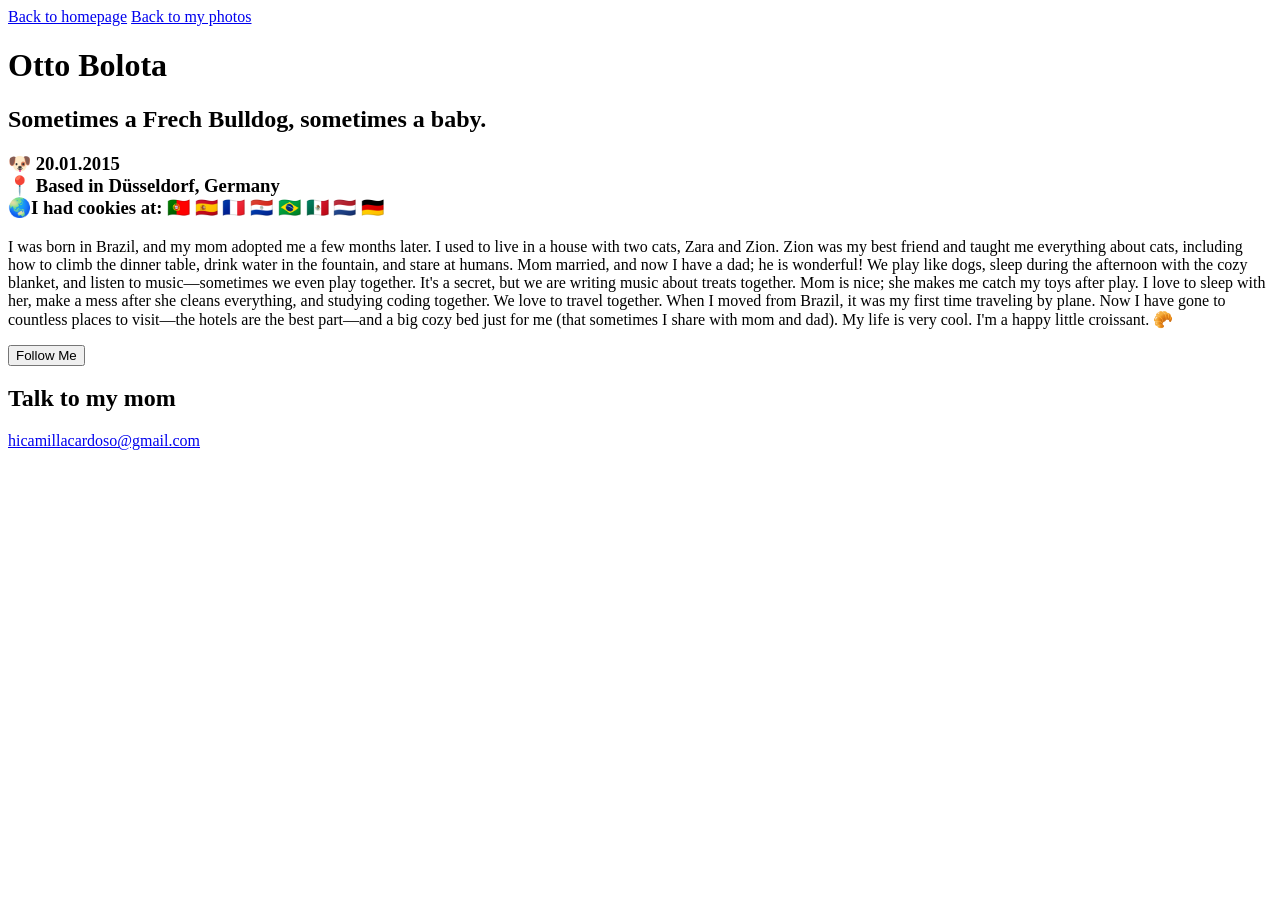
==== contact.html @ 3ffafde0 "project-basic-structure" ====
<!DOCTYPE html>
<html lang="en">
<head>
    <meta charset="UTF-8">
    <meta name="viewport" content="width=device-width, initial-scale=1.0">
    <title>About me</title>
</head>
<body>
    <a href="/">Back to homepage</a>
    <a href="/photos.html">Back to my photos</a>
    <h1> Otto Bolota </h1>
    <h2>Sometimes a Frech Bulldog, sometimes a baby.</h2>
    <h3>
        <div>🐶 20.01.2015</div>
        <div>📍 Based in Düsseldorf, Germany</div>
        <div>🌏I had cookies at: 🇵🇹 🇪🇸 🇫🇷 🇵🇾 🇧🇷 🇲🇽 🇳🇱 🇩🇪</div>
    </h3>

    <p>I was born in Brazil, and my mom adopted me a few months later. I used to live in a house with two cats, Zara and Zion.
    Zion was my best friend and taught me everything about cats, including how to climb the dinner table, drink water in the
    fountain, and stare at humans.
    Mom married, and now I have a dad; he is wonderful! We play like dogs, sleep during the afternoon with the cozy blanket,
    and listen to music—sometimes we even play together. It's a secret, but we are writing music about treats together.
    Mom is nice; she makes me catch my toys after play. I love to sleep with her, make a mess after she cleans everything,
    and studying coding together.
    We love to travel together. When I moved from Brazil, it was my first time traveling by plane. Now I have gone to
    countless places to visit—the hotels are the best part—and a big cozy bed just for me (that sometimes I share with mom
    and dad).
    My life is very cool. I'm a happy little croissant. 🥐
    </p>

    <button>Follow Me</button>
    
    <h2>Talk to my mom</h2>
    <a href="mailto:hicamillacardoso">hicamillacardoso@gmail.com</a>
</body>
</html>
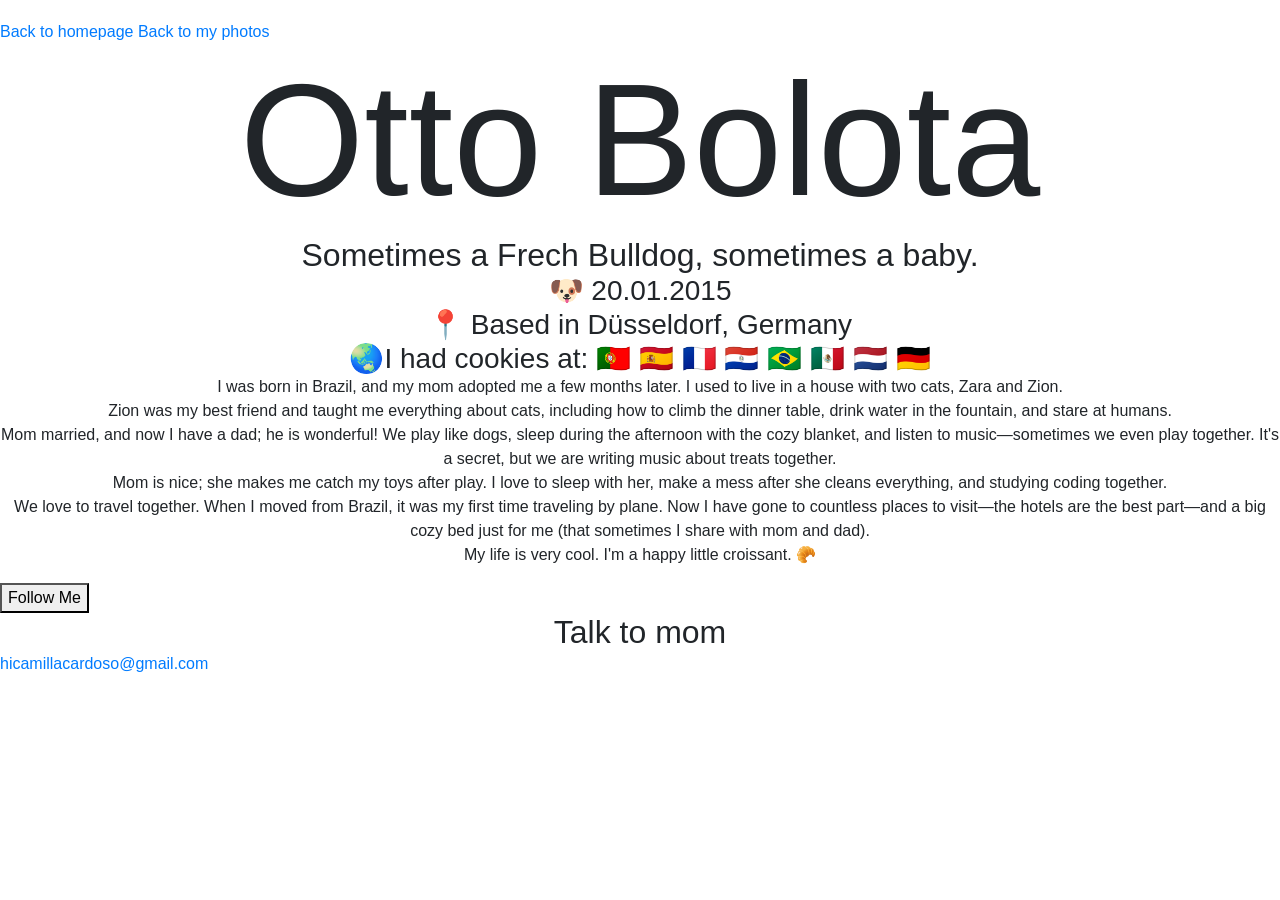
==== commit e3cb4320: "text-button-homepage-css" ====
--- a/contact.html
+++ b/contact.html
@@ -3,6 +3,10 @@
 <head>
     <meta charset="UTF-8">
     <meta name="viewport" content="width=device-width, initial-scale=1.0">
+    <link rel="stylesheet" href="https://cdn.jsdelivr.net/npm/bootstrap@4.6.2/dist/css/bootstrap.min.css"
+        integrity="sha384-xOolHFLEh07PJGoPkLv1IbcEPTNtaed2xpHsD9ESMhqIYd0nLMwNLD69Npy4HI+N" crossorigin="anonymous">    
+    <link rel="stylesheet" href="/src/style.css">
+
     <title>About me</title>
 </head>
 <body>
@@ -16,22 +20,29 @@
         <div>🌏I had cookies at: 🇵🇹 🇪🇸 🇫🇷 🇵🇾 🇧🇷 🇲🇽 🇳🇱 🇩🇪</div>
     </h3>
 
-    <p>I was born in Brazil, and my mom adopted me a few months later. I used to live in a house with two cats, Zara and Zion.
+    <div>
+    <p>I was born in Brazil, and my mom adopted me a few months later. I used to live in a house with two cats, Zara and Zion. 
+    <br/>
     Zion was my best friend and taught me everything about cats, including how to climb the dinner table, drink water in the
     fountain, and stare at humans.
+    <br/>
     Mom married, and now I have a dad; he is wonderful! We play like dogs, sleep during the afternoon with the cozy blanket,
     and listen to music—sometimes we even play together. It's a secret, but we are writing music about treats together.
+    <br/>
     Mom is nice; she makes me catch my toys after play. I love to sleep with her, make a mess after she cleans everything,
     and studying coding together.
+    <br/>
     We love to travel together. When I moved from Brazil, it was my first time traveling by plane. Now I have gone to
     countless places to visit—the hotels are the best part—and a big cozy bed just for me (that sometimes I share with mom
     and dad).
+    <br/>
     My life is very cool. I'm a happy little croissant. 🥐
     </p>
+    </div>
 
     <button>Follow Me</button>
     
-    <h2>Talk to my mom</h2>
+    <h2>Talk to mom</h2>
     <a href="mailto:hicamillacardoso">hicamillacardoso@gmail.com</a>
 </body>
 </html>
--- a/src/style.css
+++ b/src/style.css
@@ -0,0 +1,89 @@
+:root{
+--color-green: #539a6b;
+--color-beige: #f0e2c5;
+--color-blue: #57679e;
+--color-yellow: #f0c85d;
+--color-red: #bf1819;
+--box-shadow: 0 4px 8px rgba(0, 0, 0, 0.1);;
+}
+
+body{
+   margin:20px auto;
+
+}
+
+h1,h2,h3,h4{
+    text-align: center;
+    margin:0;
+}
+
+h1{
+    font-size: 160px;
+}
+p{
+    text-align: center;
+}
+
+/*buttons first page //text-transform: uppercase//*/
+.button{
+    display:flex;
+    margin-top:40px;
+    justify-content: center;
+}
+
+.button a {
+    text-align: center;
+    font-size: 16px;
+    line-height: 1;
+    margin: 20px;
+    border-radius: 28px;
+    padding: 17px 20px;
+    text-decoration: none;
+    flex: 0.2;
+}
+
+
+.contact{
+    color:white;
+    background-color: var(--color-green);
+    box-shadow: var(--box-shadow);
+    transition-property: background-color, color, box-shadow, filter;
+    transition-duration: .3s;
+    border: 1px solid transparent;
+    letter-spacing: 2px;
+    min-width: 160px;
+    text-transform: uppercase;
+    white-space: normal;
+    font-weight: 600;
+}
+
+.contact:hover {
+    color: white;
+    background-color: var(--color-yellow);
+    transform: scale(1.04);
+    border: none;
+ }
+
+.photos{
+    color:white;
+    background-color:var(--color-green);
+    box-shadow: var(--box-shadow);
+    color: white;
+    background-color: var(--color-green);
+    box-shadow: var(--box-shadow);
+    transition-property: background-color, color, box-shadow, filter;
+    transition-duration: .3s;
+    border: 1px solid transparent;
+    letter-spacing: 2px;
+    min-width: 160px;
+    text-transform: uppercase;
+    white-space: normal;
+    font-weight: 600;
+}
+
+.photos:hover {
+    color: white;
+    background-color: var(--color-yellow);
+    transform: scale(1.04);
+    border: none;
+}
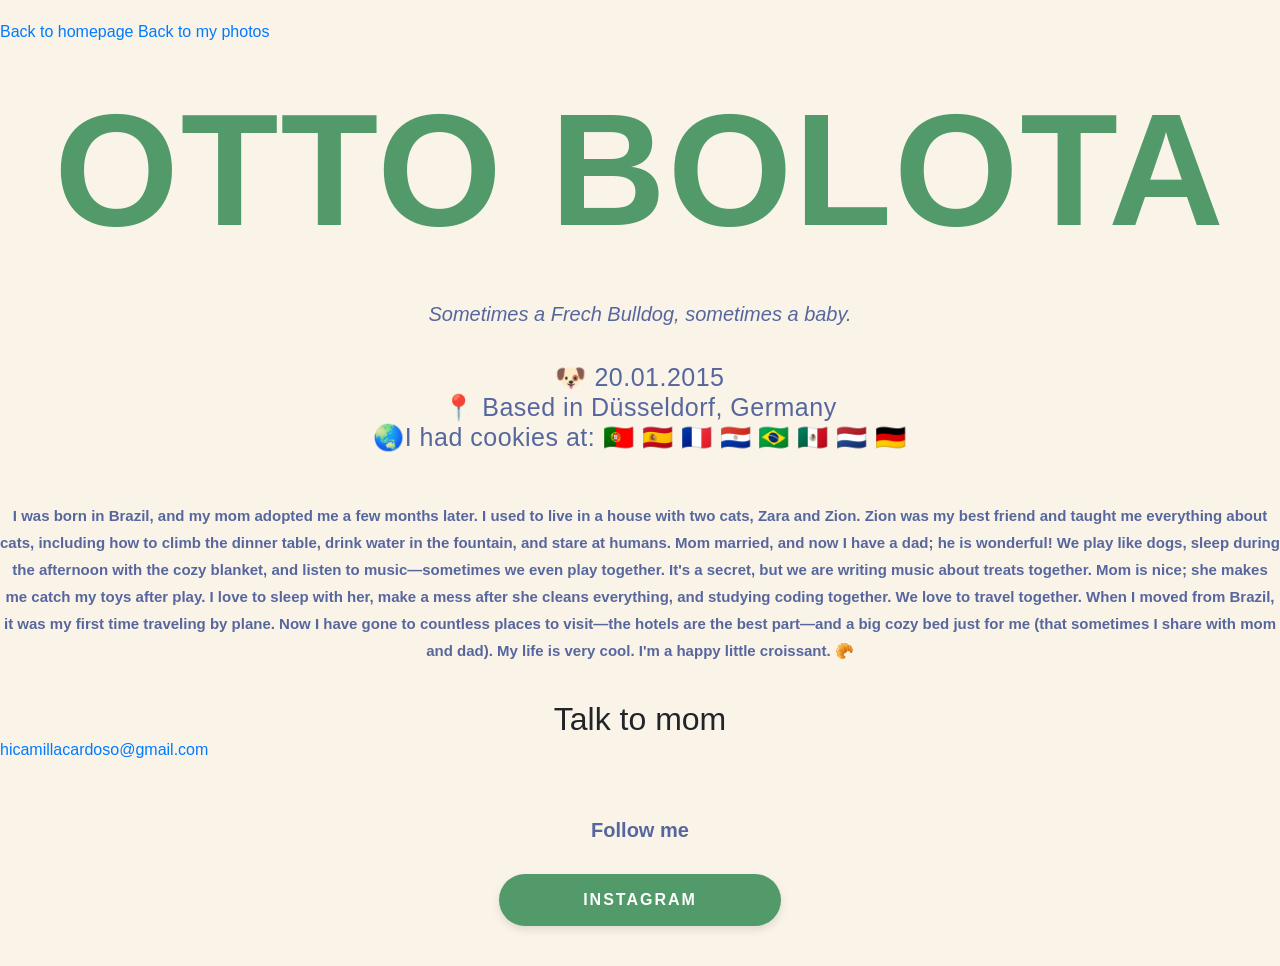
==== commit b09fbf9c: "update-contact-basic-structure" ====
--- a/contact.html
+++ b/contact.html
@@ -13,36 +13,34 @@
     <a href="/">Back to homepage</a>
     <a href="/photos.html">Back to my photos</a>
     <h1> Otto Bolota </h1>
-    <h2>Sometimes a Frech Bulldog, sometimes a baby.</h2>
-    <h3>
+    <h2 class="sub-contact">Sometimes a Frech Bulldog, sometimes a baby.</h2>
+    <h3 class="resume">
         <div>🐶 20.01.2015</div>
         <div>📍 Based in Düsseldorf, Germany</div>
         <div>🌏I had cookies at: 🇵🇹 🇪🇸 🇫🇷 🇵🇾 🇧🇷 🇲🇽 🇳🇱 🇩🇪</div>
     </h3>
 
-    <div>
-    <p>I was born in Brazil, and my mom adopted me a few months later. I used to live in a house with two cats, Zara and Zion. 
-    <br/>
-    Zion was my best friend and taught me everything about cats, including how to climb the dinner table, drink water in the
-    fountain, and stare at humans.
-    <br/>
+    <div class="text-wrap">
+    <p>I was born in Brazil, and my mom adopted me a few months later. I used to live in a house with two cats, Zara and Zion. Zion was my best friend and taught me everything about cats, including how to climb the dinner table, drink water in the fountain, and stare at humans.
     Mom married, and now I have a dad; he is wonderful! We play like dogs, sleep during the afternoon with the cozy blanket,
     and listen to music—sometimes we even play together. It's a secret, but we are writing music about treats together.
-    <br/>
     Mom is nice; she makes me catch my toys after play. I love to sleep with her, make a mess after she cleans everything,
     and studying coding together.
-    <br/>
     We love to travel together. When I moved from Brazil, it was my first time traveling by plane. Now I have gone to
     countless places to visit—the hotels are the best part—and a big cozy bed just for me (that sometimes I share with mom
     and dad).
-    <br/>
     My life is very cool. I'm a happy little croissant. 🥐
     </p>
     </div>
 
-    <button>Follow Me</button>
-    
-    <h2>Talk to mom</h2>
-    <a href="mailto:hicamillacardoso">hicamillacardoso@gmail.com</a>
+    <div class="mail-contact">
+    <h2 class="talkto">Talk to mom</h2>
+    <a href="mailto:hicamillacardoso" class="email">hicamillacardoso@gmail.com</a>
+    </div>
+
+    <div>
+        <p class="follow-photos">Follow me</p>
+        <div class="button-ig">
+            <a href="https://www.instagram.com/ottobolota" class="ig-button" target="_blank">Instagram</a>
 </body>
 </html>
--- a/src/style.css
+++ b/src/style.css
@@ -9,7 +9,7 @@
 
 body{
    margin:20px auto;
-
+   background-color: #f0e2c561;
 }
 
 h1,h2,h3,h4{
@@ -18,13 +18,58 @@
 }
 
 h1{
+    color:var(--color-green);
     font-size: 160px;
-}
-p{
-    text-align: center;
+    letter-spacing: 2px;
+    text-transform: uppercase;
+    white-space: normal;
+    font-weight: 700;
+    padding: 30px;
 }
 
-/*buttons first page //text-transform: uppercase//*/
+h3{
+    color:var(--color-blue);
+    font-size: 30px;
+    letter-spacing: 0.5px;
+    font-weight: 400;
+    padding-top: 30px;
+}
+
+p{
+    color: var(--color-blue);
+    font-weight: 600;
+    text-align: center;
+    padding-top: 50px;
+    padding-bottom: 20px;
+    line-height: 1.8;
+    font-size: 15px;
+}
+
+/* ajust text photos*/
+.follow-photos{
+    font-size: 20px;
+}
+
+.text-photos{
+    font-size: 100px !important;
+}
+
+/* ajust text contact*/
+.sub-contact{ /*h2*/
+    color:var(--color-blue);
+    font-size: 20px;
+    font-weight: 400;
+    font-style: italic;
+    line-height: 1.8;
+}
+
+.resume{/*h3*/
+    color:var(--color-blue);
+    font-size: 25px;
+
+}
+
+/*buttons homepage */
 .button{
     display:flex;
     margin-top:40px;
@@ -41,7 +86,6 @@
     text-decoration: none;
     flex: 0.2;
 }
-
 
 .contact{
     color:white;
@@ -86,4 +130,48 @@
     background-color: var(--color-yellow);
     transform: scale(1.04);
     border: none;
-}+}
+
+/*buttons photo page*/
+
+.button-ig{
+    display: flex;
+    justify-content: center;
+    margin-top: -30px;
+}
+
+.button-ig a {
+    text-align: center;
+    font-size: 16px;
+    line-height: 1;
+    margin: 20px;
+    border-radius: 28px;
+    padding: 17px 20px;
+    text-decoration: none;
+    flex: 0.2;
+}
+
+.ig-button{
+    color:white;
+    background-color:var(--color-green);
+    box-shadow: var(--box-shadow);
+    color: white;
+    background-color: var(--color-green);
+    box-shadow: var(--box-shadow);
+    transition-property: background-color, color, box-shadow, filter;
+    transition-duration: .3s;
+    border: 1px solid transparent;
+    letter-spacing: 2px;
+    min-width: 160px;
+    text-transform: uppercase;
+    white-space: normal;
+    font-weight: 600;
+}
+
+.ig-button:hover {
+    color: white;
+    background-color: var(--color-yellow);
+    transform: scale(1.04);
+    border: none;
+}
+
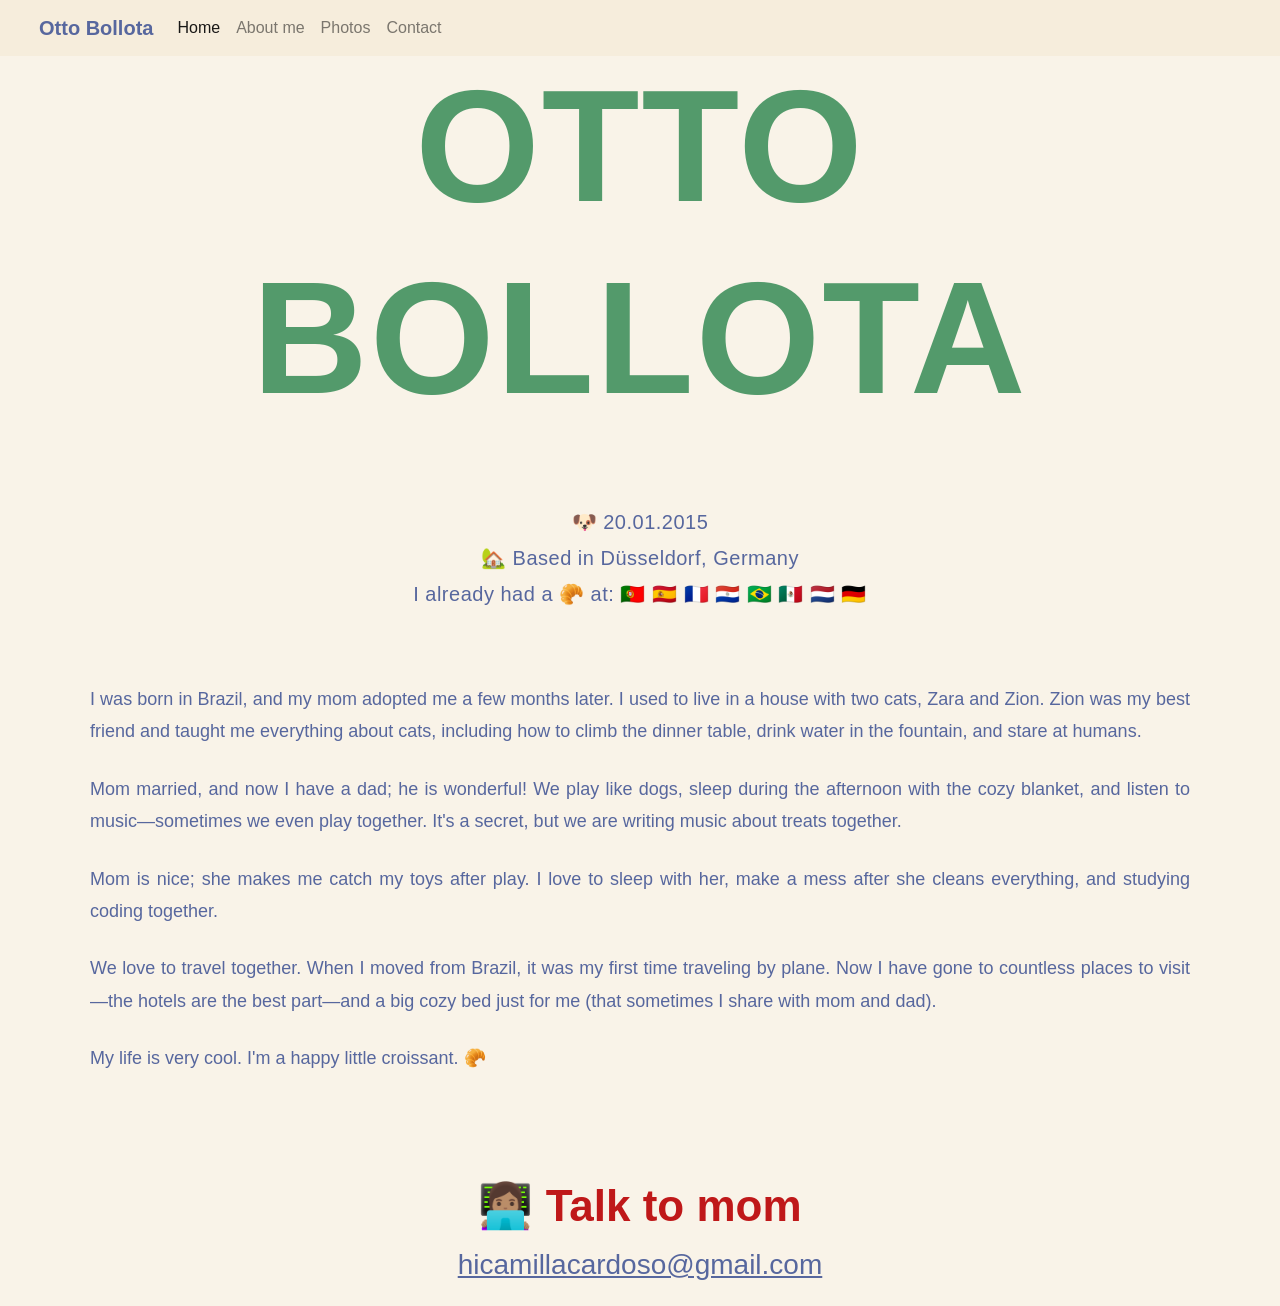
==== commit 00b65d0e: "last-update" ====
--- a/contact.html
+++ b/contact.html
@@ -4,43 +4,62 @@
     <meta charset="UTF-8">
     <meta name="viewport" content="width=device-width, initial-scale=1.0">
     <link rel="stylesheet" href="https://cdn.jsdelivr.net/npm/bootstrap@4.6.2/dist/css/bootstrap.min.css"
-        integrity="sha384-xOolHFLEh07PJGoPkLv1IbcEPTNtaed2xpHsD9ESMhqIYd0nLMwNLD69Npy4HI+N" crossorigin="anonymous">    
+        integrity="sha384-xOolHFLEh07PJGoPkLv1IbcEPTNtaed2xpHsD9ESMhqIYd0nLMwNLD69Npy4HI+N" crossorigin="anonymous">
+    <script src="https://cdn.jsdelivr.net/npm/bootstrap@5.3.3/dist/js/bootstrap.bundle.min.js"
+            integrity="sha384-YvpcrYf0tY3lHB60NNkmXc5s9fDVZLESaAA55NDzOxhy9GkcIdslK1eN7N6jIeHz"
+            crossorigin="anonymous"></script>
     <link rel="stylesheet" href="/src/style.css">
 
     <title>About me</title>
 </head>
 <body>
-    <a href="/">Back to homepage</a>
-    <a href="/photos.html">Back to my photos</a>
-    <h1> Otto Bolota </h1>
-    <h2 class="sub-contact">Sometimes a Frech Bulldog, sometimes a baby.</h2>
+    <!--navegation header-->
+    <nav class="navbar navbar-expand-lg navbar-light fixed-top" style="background-color: #F6EDDC;">
+        <div class="container-fluid">
+            <a class="navbar-brand ml-2" href="#" style="color:#57679e;"> <strong>Otto Bollota</strong>
+            </a>
+            <button class="navbar-toggler" type="button" data-bs-toggle="collapse" data-bs-target="#navbarNav"
+                aria-controls="navbarNav" aria-expanded="false" aria-label="Toggle navigation">
+                <span class="navbar-toggler-icon"></span>
+            </button>
+            <div class="collapse navbar-collapse" id="navbarNav">
+                <ul class="navbar-nav">
+                    <li class="nav-item">
+                        <a class="nav-link active" aria-current="page" href="index.html">Home</a>
+                    </li>
+                    <li class="nav-item">
+                        <a class="nav-link" href="contact.html">About me</a>
+                    </li>
+                    <li class="nav-item">
+                        <a class="nav-link" href="photos.html">Photos</a>
+                    </li>
+                    <li class="nav-item">
+                        <a class="nav-link" href="contact.html#talkto">Contact</a>
+                    </li>
+                </ul>
+            </div>
+        </div>
+    </nav>
+    <!--end navegation header-->
+    <h1> Otto Bollota </h1>
     <h3 class="resume">
         <div>🐶 20.01.2015</div>
-        <div>📍 Based in Düsseldorf, Germany</div>
-        <div>🌏I had cookies at: 🇵🇹 🇪🇸 🇫🇷 🇵🇾 🇧🇷 🇲🇽 🇳🇱 🇩🇪</div>
+        <div>🏡 Based in Düsseldorf, Germany</div>
+        <div>I already had a 🥐 at: 🇵🇹 🇪🇸 🇫🇷 🇵🇾 🇧🇷 🇲🇽 🇳🇱 🇩🇪</p></div>
     </h3>
 
-    <div class="text-wrap">
-    <p>I was born in Brazil, and my mom adopted me a few months later. I used to live in a house with two cats, Zara and Zion. Zion was my best friend and taught me everything about cats, including how to climb the dinner table, drink water in the fountain, and stare at humans.
-    Mom married, and now I have a dad; he is wonderful! We play like dogs, sleep during the afternoon with the cozy blanket,
-    and listen to music—sometimes we even play together. It's a secret, but we are writing music about treats together.
-    Mom is nice; she makes me catch my toys after play. I love to sleep with her, make a mess after she cleans everything,
-    and studying coding together.
-    We love to travel together. When I moved from Brazil, it was my first time traveling by plane. Now I have gone to
-    countless places to visit—the hotels are the best part—and a big cozy bed just for me (that sometimes I share with mom
-    and dad).
-    My life is very cool. I'm a happy little croissant. 🥐
-    </p>
+    <div class="about-text">
+    <p class="myperfil">I was born in Brazil, and my mom adopted me a few months later. I used to live in a house with two cats, Zara and Zion. Zion was my best friend and taught me everything about cats, including how to climb the dinner table, drink water in the fountain, and stare at humans. </p>
+    <p class="myperfil"> Mom married, and now I have a dad; he is wonderful! We play like dogs, sleep during the afternoon with the cozy blanket, and listen to music—sometimes we even play together. It's a secret, but we are writing music about treats together. </p>
+    <p class="myperfil"> Mom is nice; she makes me catch my toys after play. I love to sleep with her, make a mess after she cleans everything, and studying coding together. </p>
+    <p class="myperfil">We love to travel together. When I moved from Brazil, it was my first time traveling by plane. Now I have gone to countless places to visit—the hotels are the best part—and a big cozy bed just for me (that sometimes I share with mom and dad).</p>
+    <p class="myperfil">My life is very cool. I'm a happy little croissant. 🥐 </p>
     </div>
 
     <div class="mail-contact">
-    <h2 class="talkto">Talk to mom</h2>
-    <a href="mailto:hicamillacardoso" class="email">hicamillacardoso@gmail.com</a>
+    <h2 id="talkto"> 👩🏽‍💻 Talk to mom</h2>
+    <a href="mailto:hicamillacardoso" class="mail">hicamillacardoso@gmail.com</a>
     </div>
 
-    <div>
-        <p class="follow-photos">Follow me</p>
-        <div class="button-ig">
-            <a href="https://www.instagram.com/ottobolota" class="ig-button" target="_blank">Instagram</a>
 </body>
 </html>
--- a/src/style.css
+++ b/src/style.css
@@ -25,6 +25,7 @@
     white-space: normal;
     font-weight: 700;
     padding: 30px;
+    text-align: center;
 }
 
 h3{
@@ -32,7 +33,7 @@
     font-size: 30px;
     letter-spacing: 0.5px;
     font-weight: 400;
-    padding-top: 30px;
+    padding-top: 40px;
 }
 
 p{
@@ -45,33 +46,31 @@
     font-size: 15px;
 }
 
-/* ajust text photos*/
-.follow-photos{
-    font-size: 20px;
-}
-
-.text-photos{
-    font-size: 100px !important;
-}
-
 /* ajust text contact*/
-.sub-contact{ /*h2*/
-    color:var(--color-blue);
+.resume{/*h3*/
+    color: var(--color-blue);  
+    text-align: center;
     font-size: 20px;
     font-weight: 400;
-    font-style: italic;
     line-height: 1.8;
 }
 
-.resume{/*h3*/
-    color:var(--color-blue);
-    font-size: 25px;
-
+.myperfil{
+    display: block;
+    font-size: 18px;
+    font-weight: 500;
+    text-align: justify;
+    padding: 40px;
+    margin-top: -55px;
+    margin-bottom: -55px;
+    margin-left: 50px;
+    margin-right:50px;
 }
 
 /*buttons homepage */
 .button{
     display:flex;
+    padding-left: 30px;
     margin-top:40px;
     justify-content: center;
 }
@@ -175,3 +174,29 @@
     border: none;
 }
 
+/*contact about page*/
+.mail-contact{
+    margin-top: 120px;
+}
+
+/*footer*/
+
+#talkto{
+    color:var(--color-red);
+    font-size: 44px;
+    font-weight: 600;
+    
+}
+.mail {
+    color:#57679e;
+    display: block;
+    font-size: 28px;
+    text-align: center;
+    text-decoration: underline;
+    padding-top: 12px;
+}
+
+.mail:hover {
+    color:#f0c85d;
+    text-decoration: underline;
+}
